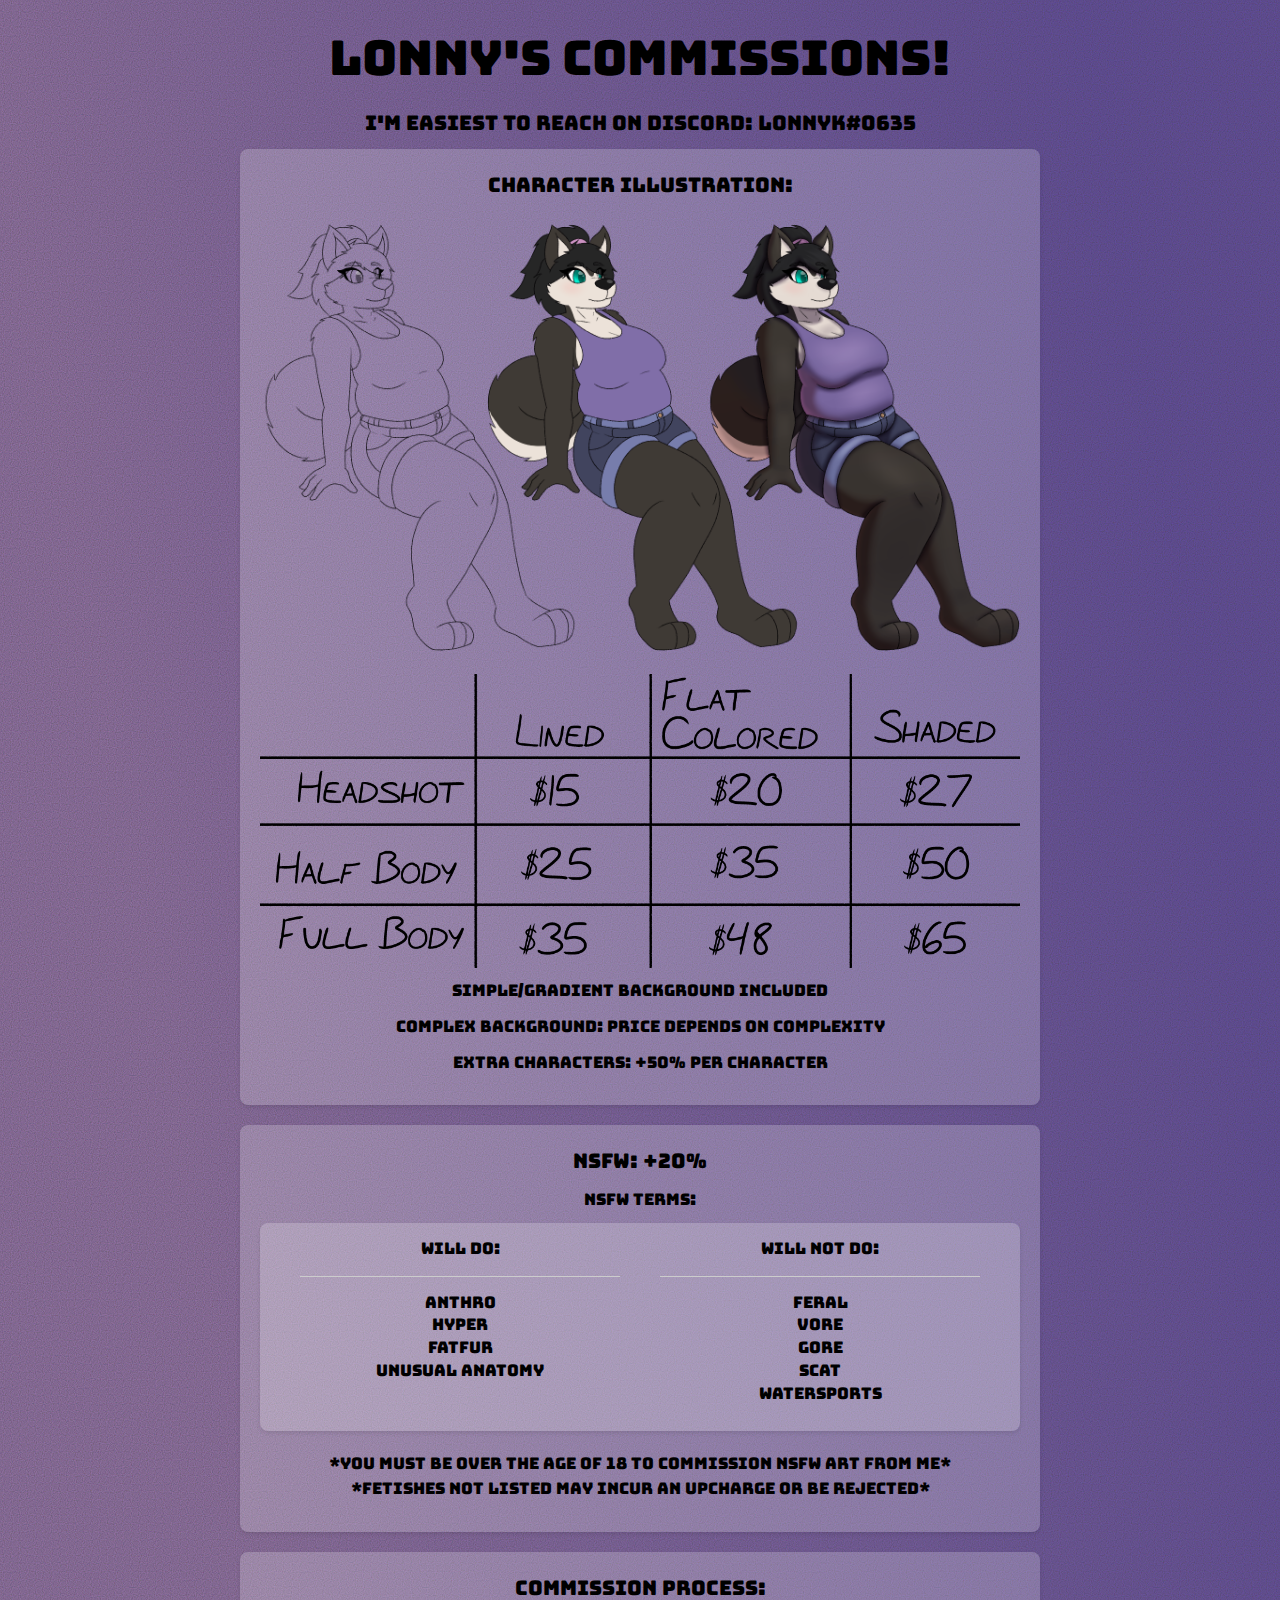
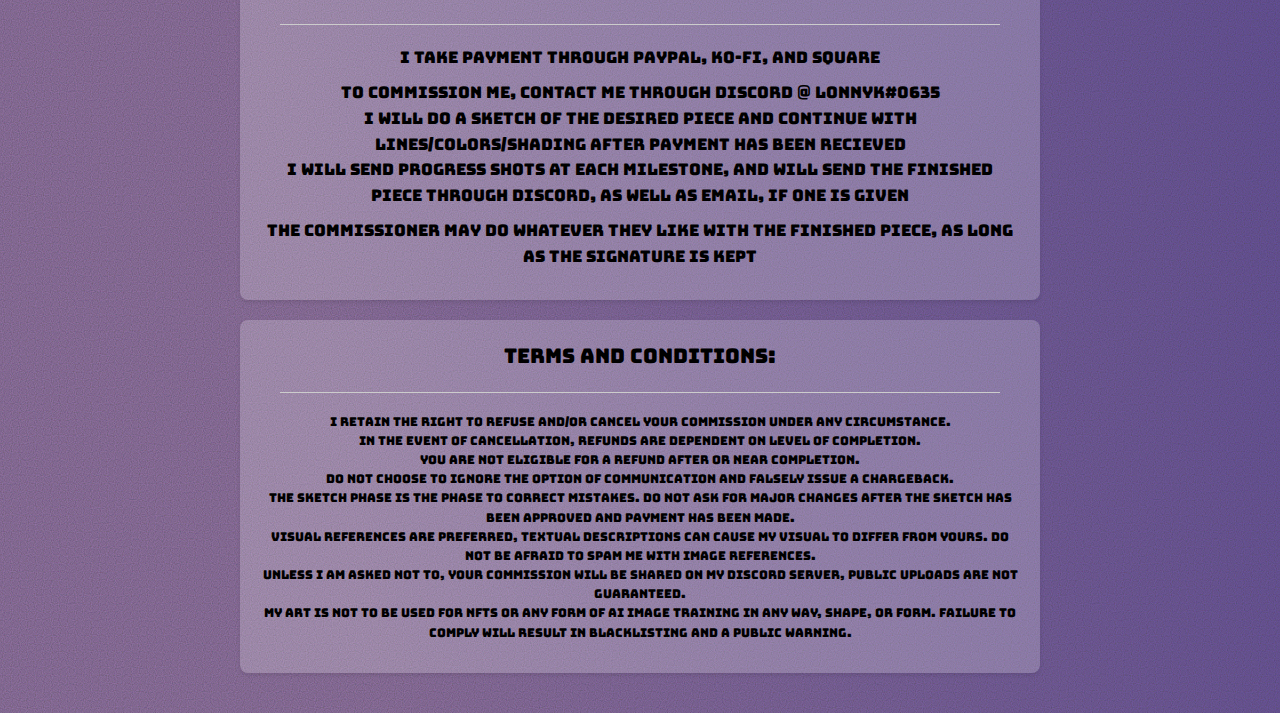
==== comms.html @ dc233bda "Initial Commit" ====
<!DOCTYPE HTML>
<html lang="en">
    <head>
        <title>LonnyK's Comms</title>
        <meta charset="utf-8" />
        <meta name="viewport" content="width=device-width,initial-scale=1" />
        <meta name="description" content="Lonny's Commissions" />
        <meta property="og:site_name" content="LonnyKComms" />
        <meta property="og:title" content="LonnyKComms" />
        <meta property="og:type" content="website" />
        <meta property="og:description" content="Lonny's Commissions" />
        <meta property="og:image" content="MarketableKaylaForComm.png" />
        <meta property="og:image:type" content="image/png" /><meta property="og:image:width" content="1280" />
        <meta property="og:image:height" content="800" /><meta property="og:url" content="https://lonnykcomms.carrd.co" />
        <meta property="twitter:card" content="summary_large_image" /><link rel="canonical" href="https://lonnykcomms.carrd.co" />
        <link href="https://fonts.googleapis.com/css2?display=swap&family=Bungee:ital,wght@0,400;1,400" rel="stylesheet" type="text/css" />
        <link rel="stylesheet" href="genned.css">
    </head>
    <body>
        <h1>Lonny's Commissions!</h1>
        <h2>I'm easiest to reach on discord: lonnyk#0635</h2>
        <div class="container default">
            <h3>Character Illustration:</h3>
            <div class="image">
                <img src="MarketableKaylaForComm.png" class="image"/>
                <img src="comm prices.png" alt="" />
            </div>
            <p>simple/gradient background included</p>
            <p>complex background: price depends on complexity</p>
            <p>Extra characters: +50% per character</p>
        </div>
        <div class="container default">
            <h3>NSFW: +20%</h3>
            <p> NSFW Terms:</p>
            <div class="container default">
                <div class="row">
                    <div class="column">
                        <p>Will do:</p>
                        <hr>
                        <ul>
                            <li><p>Anthro</p></li>
                            <li><p>Hyper</p></li>
                            <li><p>Fatfur</p></li>
                            <li><p>Unusual Anatomy</p></li>
                        </ul>
                    </div>
                    <div class="column">
                        <p>Will NOT do:</p>
                        <hr>
                        <ul>
                            <li><p>Feral</p></li>
                            <li><p>Vore</p></li>
                            <li><p>Gore</p></li>
                            <li><p>Scat</p></li>
                            <li><p>Watersports</p></li>
                        </ul>
                    </div>
                </div>
            </div>
            <p>*You must be over the age of 18 to commission NSFW art from me*<br /> *fetishes not listed may incur an upcharge or be rejected*</p>
        </div>
        <div class="container default">
            <h3>Commission process:</h3>
            <hr>
            <p>I take payment through PayPal, ko-fi, and square</p>
            <p>To commission me, contact me through discord @ Lonnyk#0635<br /> I will do a sketch of the desired piece and continue with lines/colors/shading after payment has been recieved<br /> I will send progress shots at each milestone, and will send the finished piece through Discord, as well as email, if one is given</p>
            <p>The commissioner may do whatever they like with the finished piece, as long as the signature is kept</p>
        </div>
        <div class="container default">
            <h3>Terms and conditions:</h3>
            <hr>
            <p id="TaC">I retain the right to refuse and/or cancel your commission under any circumstance.<br /> In the event of cancellation, refunds are dependent on level of completion.<br /> You are not eligible for a refund after or near completion.<br /> Do not choose to ignore the option of communication and falsely issue a chargeback.<br /> The sketch phase is the phase to correct mistakes. Do not ask for major changes after the sketch has been approved and payment has been made.<br /> Visual references are preferred, textual descriptions can cause my visual to differ from yours. Do not be afraid to spam me with image references.<br /> Unless I am asked not to, your commission will be shared on my Discord server, public uploads are not guaranteed.<br /> My art is not to be used for NFTs or any form of AI image training in any way, shape, or form. Failure to comply will result in blacklisting and a public warning.</p>
        </div>
    </body>
</html>
---- genned.css ----
/* Reset default browser styles */
body,
h1,
h2,
h3,
h4,
h5,
h6,
p,
ul,
li,
img {
  margin: 0;
  padding: 0;
  border: 0;
  font-size: 100%;
  font-weight: normal;
  font-style: normal;
  text-decoration: none;
  list-style: none;
  text-align: center;
}

/* Global Styles */
body {
  font-family: 'Bungee', sans-serif;
  background-color: #f8f8f8;
  color: #000000;
  line-height: 1.6;
  padding: 20px;
  max-width: 800px;
  margin-left: auto;
  margin-right: auto;
  background-image: url('data:image/svg+xml;charset=utf8,%3Csvg%20viewBox%3D%220%200%20512%20512%22%20width%3D%22512%22%20height%3D%22512%22%20version%3D%221.1%22%20xmlns%3D%22http%3A%2F%2Fwww.w3.org%2F2000%2Fsvg%22%3E%20%3Cfilter%20id%3D%22noise%22%3E%20%3CfeTurbulence%20type%3D%22fractalNoise%22%20baseFrequency%3D%220.875%22%20result%3D%22noise%22%20%2F%3E%20%3CfeColorMatrix%20type%3D%22matrix%22%20values%3D%220.13671875%200%200%200%200%200%200.109375%200%200%200%200%200%200.1796875%200%200%200%200%200%200.609375%200%22%20%2F%3E%20%3C%2Ffilter%3E%20%3Crect%20filter%3D%22url%28%23noise%29%22%20x%3D%220%22%20y%3D%220%22%20width%3D%22512%22%20height%3D%22512%22%20fill%3D%22transparent%22%20opacity%3D%221%22%20%2F%3E%3C%2Fsvg%3E'), linear-gradient(80deg, #9A78AB 23%, #644EA3 88%);
}



/* Typography Styles */
h1 {
    font-size: 48px;
    text-align: center;
    margin-bottom: 10px;
}

h2 {
    font-size: 20px;
    text-align: center;
    margin-bottom: 10px;
}
h3{
    font-size: 20px;
    text-align: center;
    margin-bottom: 10px;
}
h4,
h5,
h6 {
  font-weight: normal;
  margin-bottom: 10px;
}

p {
  margin-bottom: 10px;
}

.container {
  background-color: #ffffff36;
  border-radius: 8px;
  padding: 20px;
  margin-bottom: 20px;
}

.container.default {
    box-shadow: 0 2px 4px rgba(0, 0, 0, 0.1);
}

/* Image Styles */
.image {
    margin-bottom: 10px;
}

.image img {
    max-width: 100%;
    height: auto;
    display: block;
}

/* List Styles */
.row {
    line-height: 80%;
    display: flex;
}

.column {
  flex: 50%;
}

/* Divider Styles */
hr {
  border: none;
  border-top: 1px solid #ccc;
  margin: 20px;
}


#TaC {
    font-size: 12px;
}
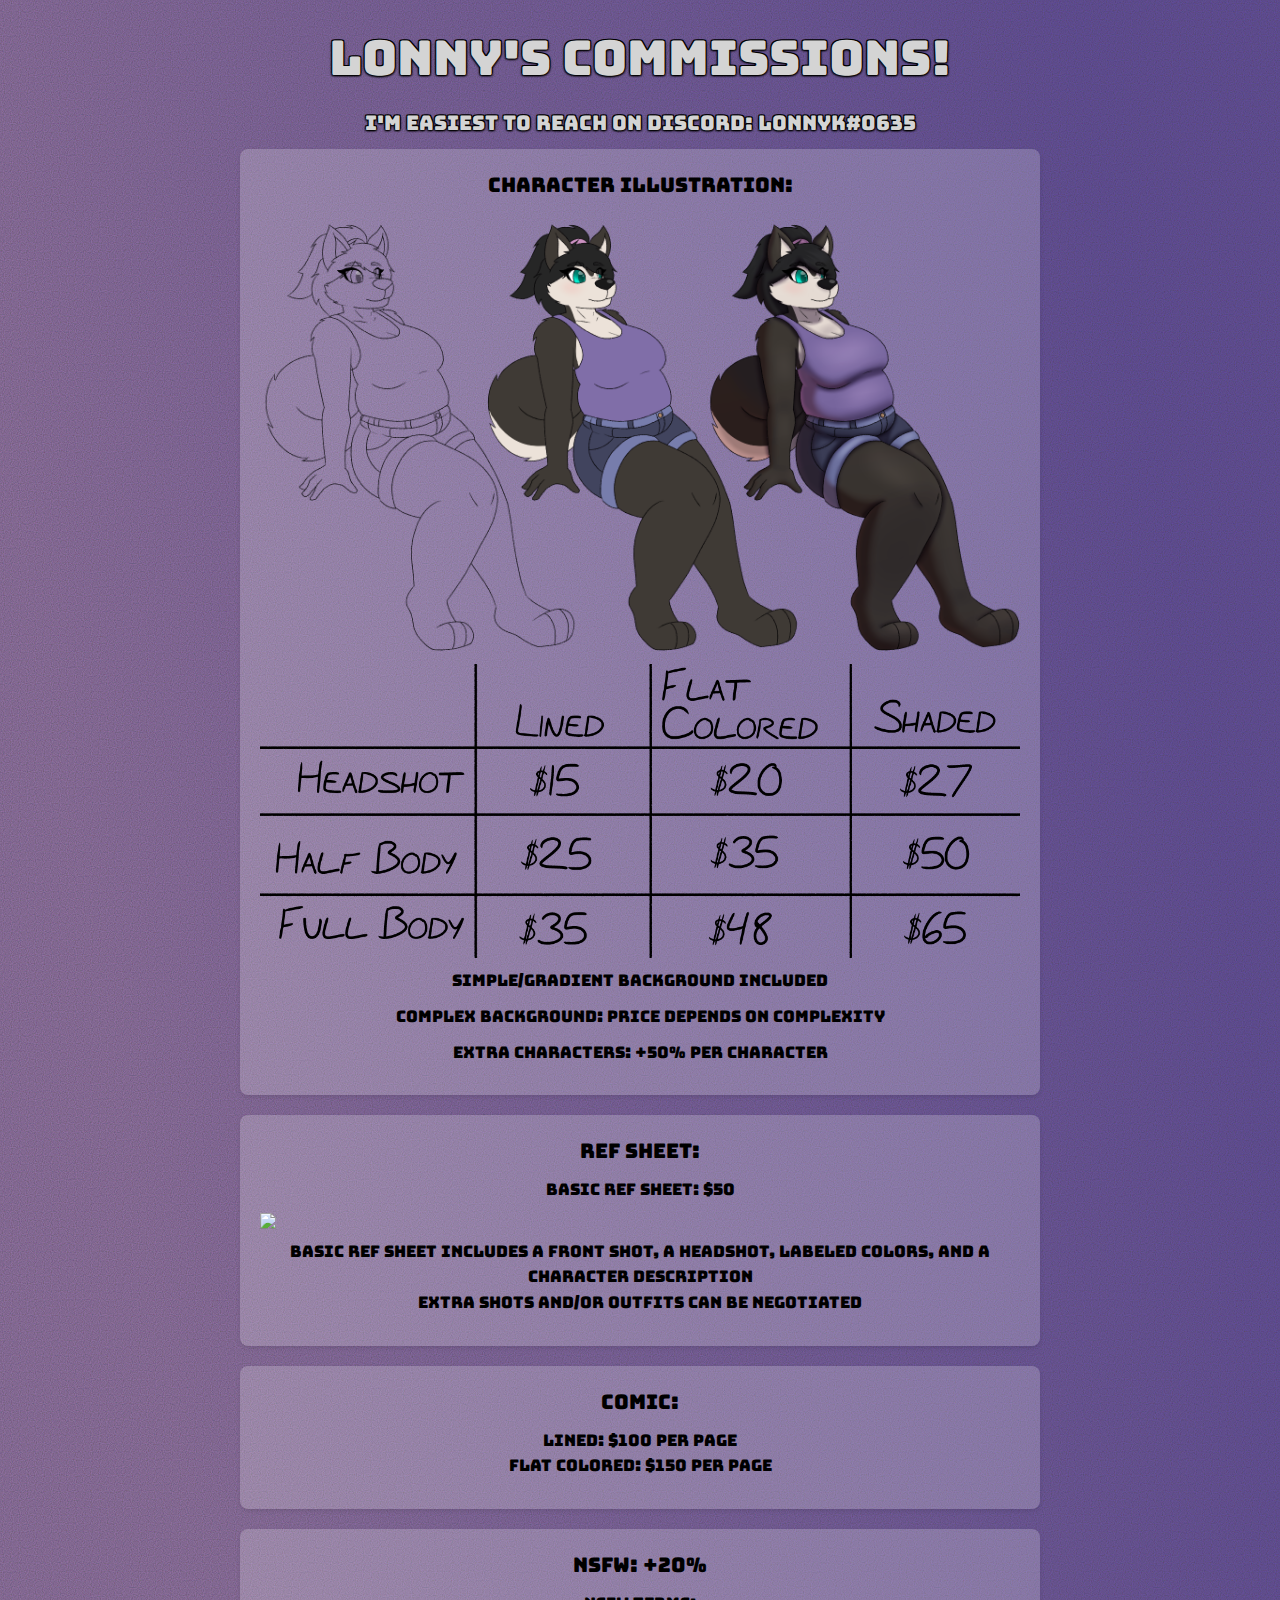
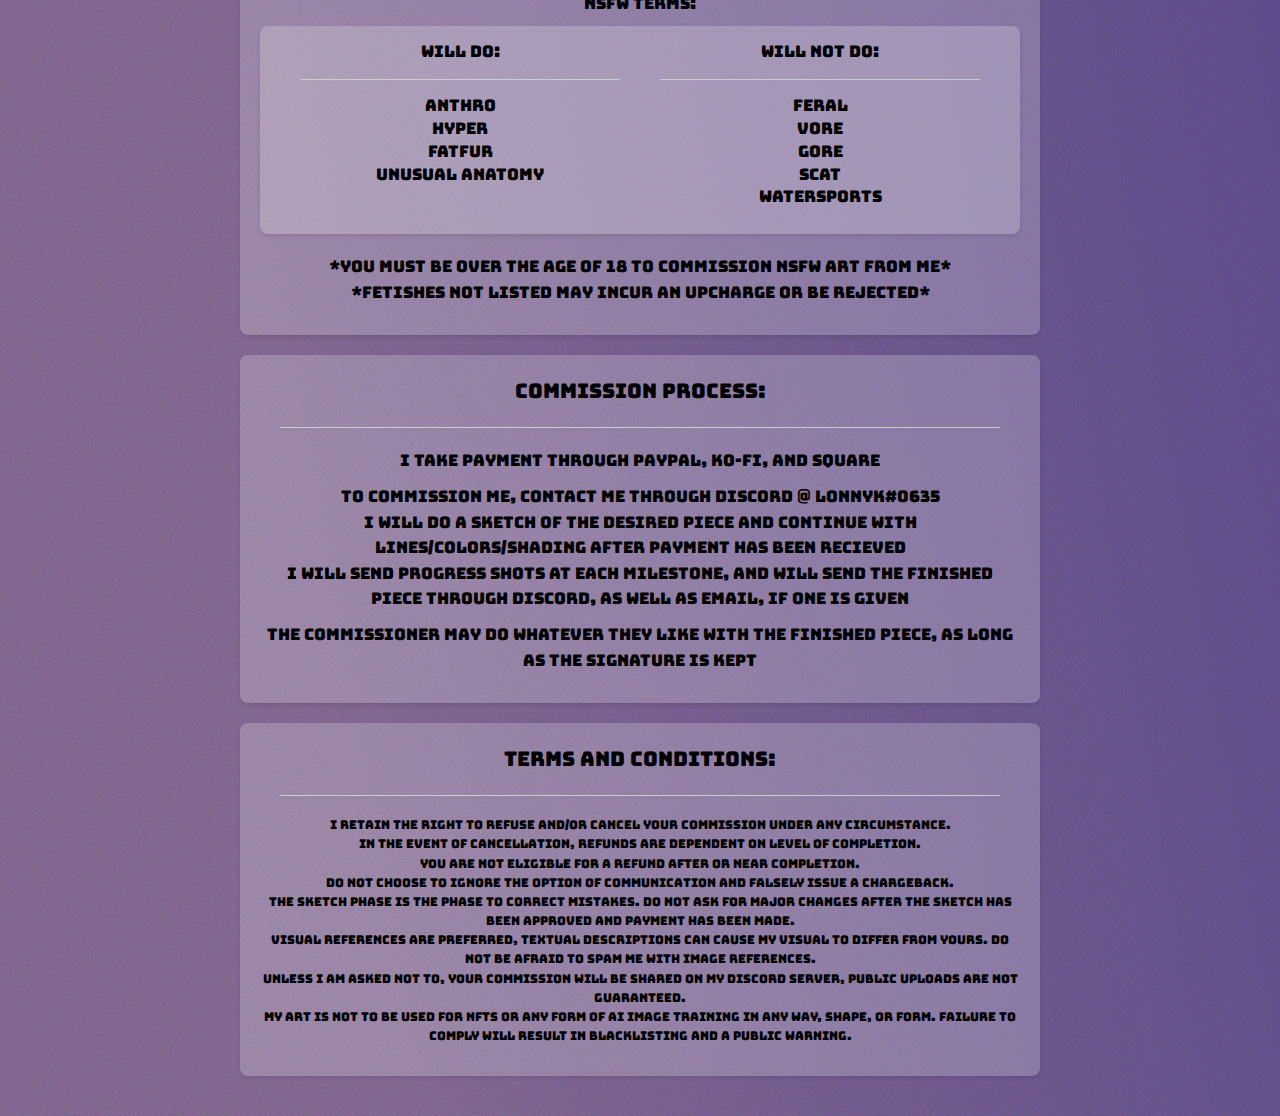
==== commit 6325fe1c: "Addition of other comm types" ====
--- a/comms.html
+++ b/comms.html
@@ -4,16 +4,7 @@
     <head>
         <title>LonnyK's Comms</title>
         <meta charset="utf-8" />
-        <meta name="viewport" content="width=device-width,initial-scale=1" />
         <meta name="description" content="Lonny's Commissions" />
-        <meta property="og:site_name" content="LonnyKComms" />
-        <meta property="og:title" content="LonnyKComms" />
-        <meta property="og:type" content="website" />
-        <meta property="og:description" content="Lonny's Commissions" />
-        <meta property="og:image" content="MarketableKaylaForComm.png" />
-        <meta property="og:image:type" content="image/png" /><meta property="og:image:width" content="1280" />
-        <meta property="og:image:height" content="800" /><meta property="og:url" content="https://lonnykcomms.carrd.co" />
-        <meta property="twitter:card" content="summary_large_image" /><link rel="canonical" href="https://lonnykcomms.carrd.co" />
         <link href="https://fonts.googleapis.com/css2?display=swap&family=Bungee:ital,wght@0,400;1,400" rel="stylesheet" type="text/css" />
         <link rel="stylesheet" href="genned.css">
     </head>
@@ -23,12 +14,28 @@
         <div class="container default">
             <h3>Character Illustration:</h3>
             <div class="image">
-                <img src="MarketableKaylaForComm.png" class="image"/>
-                <img src="comm prices.png" alt="" />
+                <img src="MarketableKaylaForComm.png"/>
+                <img src="comm prices.png"/>
             </div>
             <p>simple/gradient background included</p>
             <p>complex background: price depends on complexity</p>
             <p>Extra characters: +50% per character</p>
+        </div>
+        <div class="container default">
+            <h3>Ref sheet:</h3>
+            <p>Basic ref sheet: $50</p>
+            <div class="image">
+                <img src="RefRef.png"/>
+            </div>
+            <p>
+                Basic ref sheet includes a front shot, a headshot, labeled colors,
+                and a character description<br/>
+                extra shots and/or outfits can be negotiated
+            </p>
+        </div>
+        <div class="container default">
+            <h3>Comic:</h3>
+            <p>Lined: $100 per page<br/>Flat Colored: $150 per page</p>
         </div>
         <div class="container default">
             <h3>NSFW: +20%</h3>
@@ -64,7 +71,10 @@
             <h3>Commission process:</h3>
             <hr>
             <p>I take payment through PayPal, ko-fi, and square</p>
-            <p>To commission me, contact me through discord @ Lonnyk#0635<br /> I will do a sketch of the desired piece and continue with lines/colors/shading after payment has been recieved<br /> I will send progress shots at each milestone, and will send the finished piece through Discord, as well as email, if one is given</p>
+            <p>
+                To commission me, contact me through discord @ Lonnyk#0635<br /> 
+                I will do a sketch of the desired piece and continue with lines/colors/shading after payment has been recieved<br /> 
+                I will send progress shots at each milestone, and will send the finished piece through Discord, as well as email, if one is given</p>
             <p>The commissioner may do whatever they like with the finished piece, as long as the signature is kept</p>
         </div>
         <div class="container default">
--- a/genned.css
+++ b/genned.css
@@ -41,12 +41,22 @@
     font-size: 48px;
     text-align: center;
     margin-bottom: 10px;
+    color: #d4d4d4;
+    text-shadow: -1px 1px 2px #000,
+				  1px 1px 2px #000,
+				  1px -1px 0 #000,
+				  -1px -1px 0 #000;
 }
 
 h2 {
     font-size: 20px;
     text-align: center;
     margin-bottom: 10px;
+    color: #d4d4d4;
+    text-shadow: -1px 1px 2px #000,
+				  1px 1px 2px #000,
+				  1px -1px 0 #000,
+				  -1px -1px 0 #000;
 }
 h3{
     font-size: 20px;
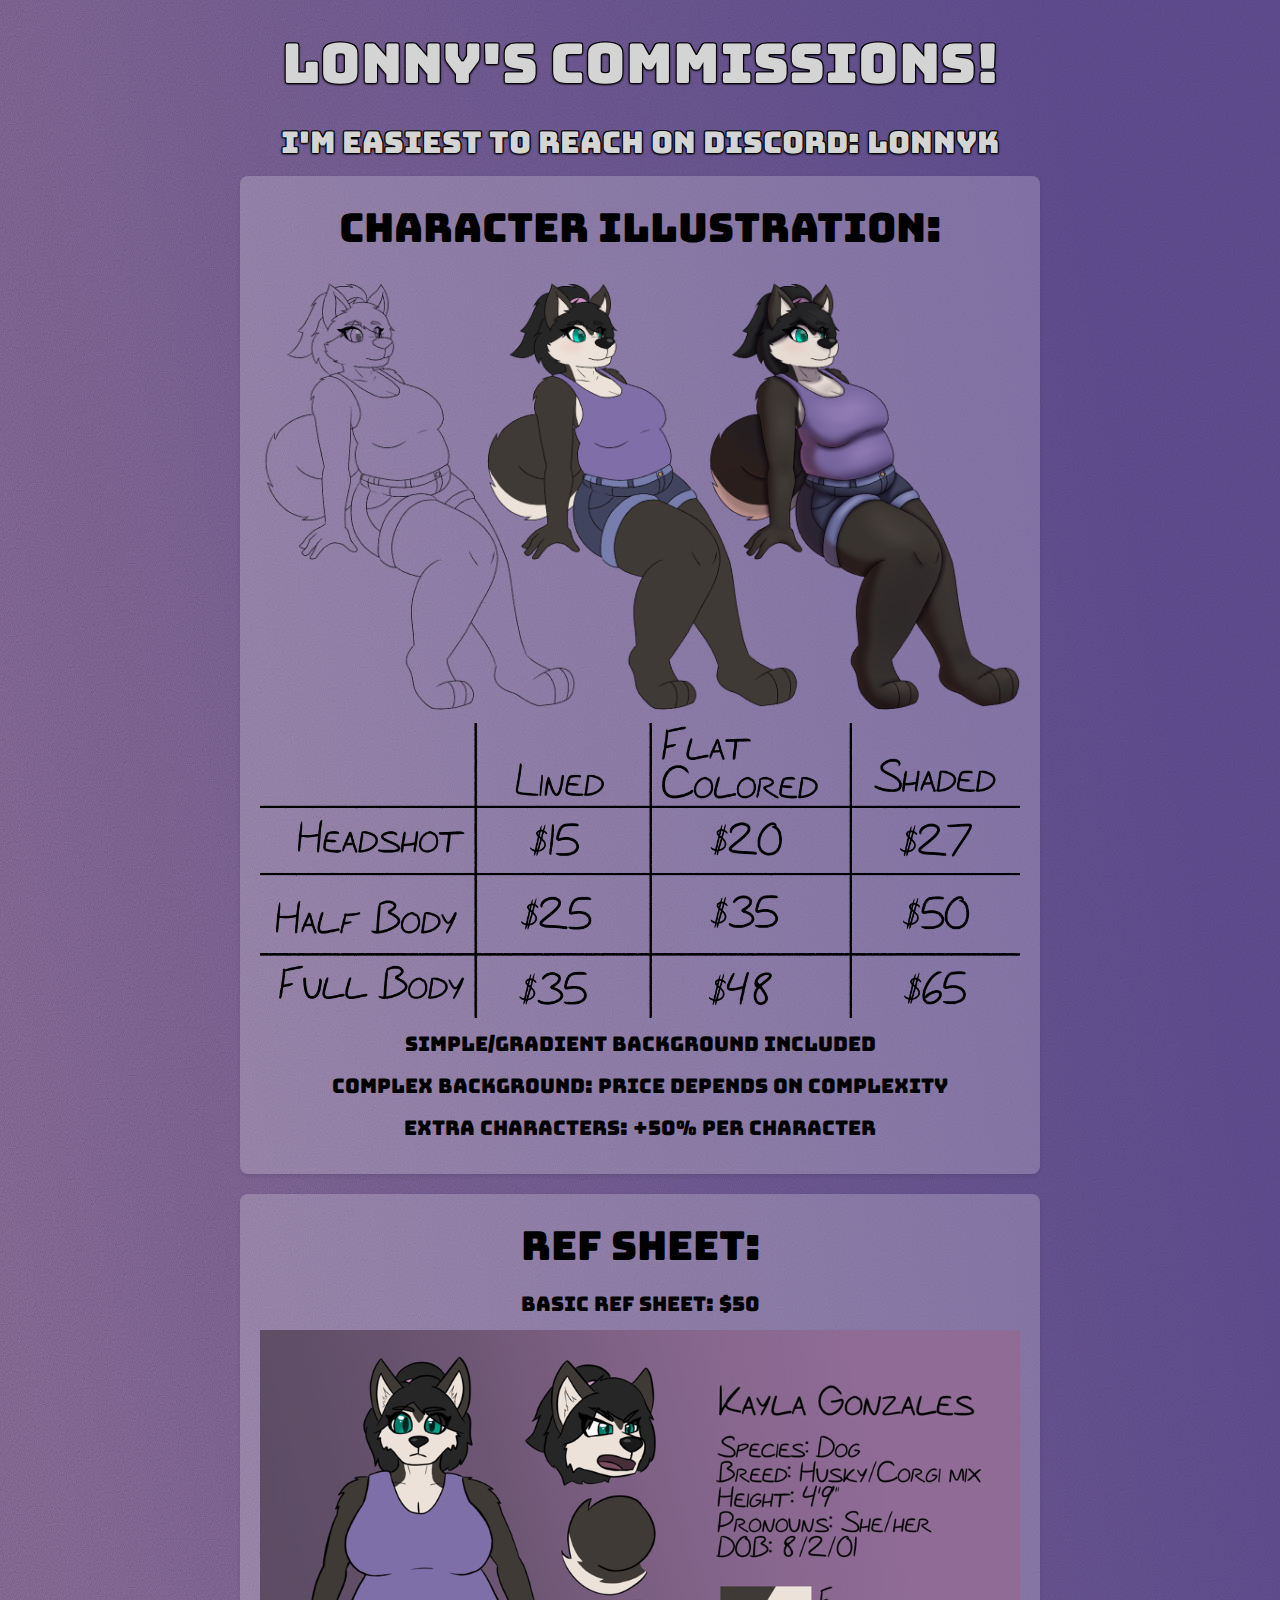
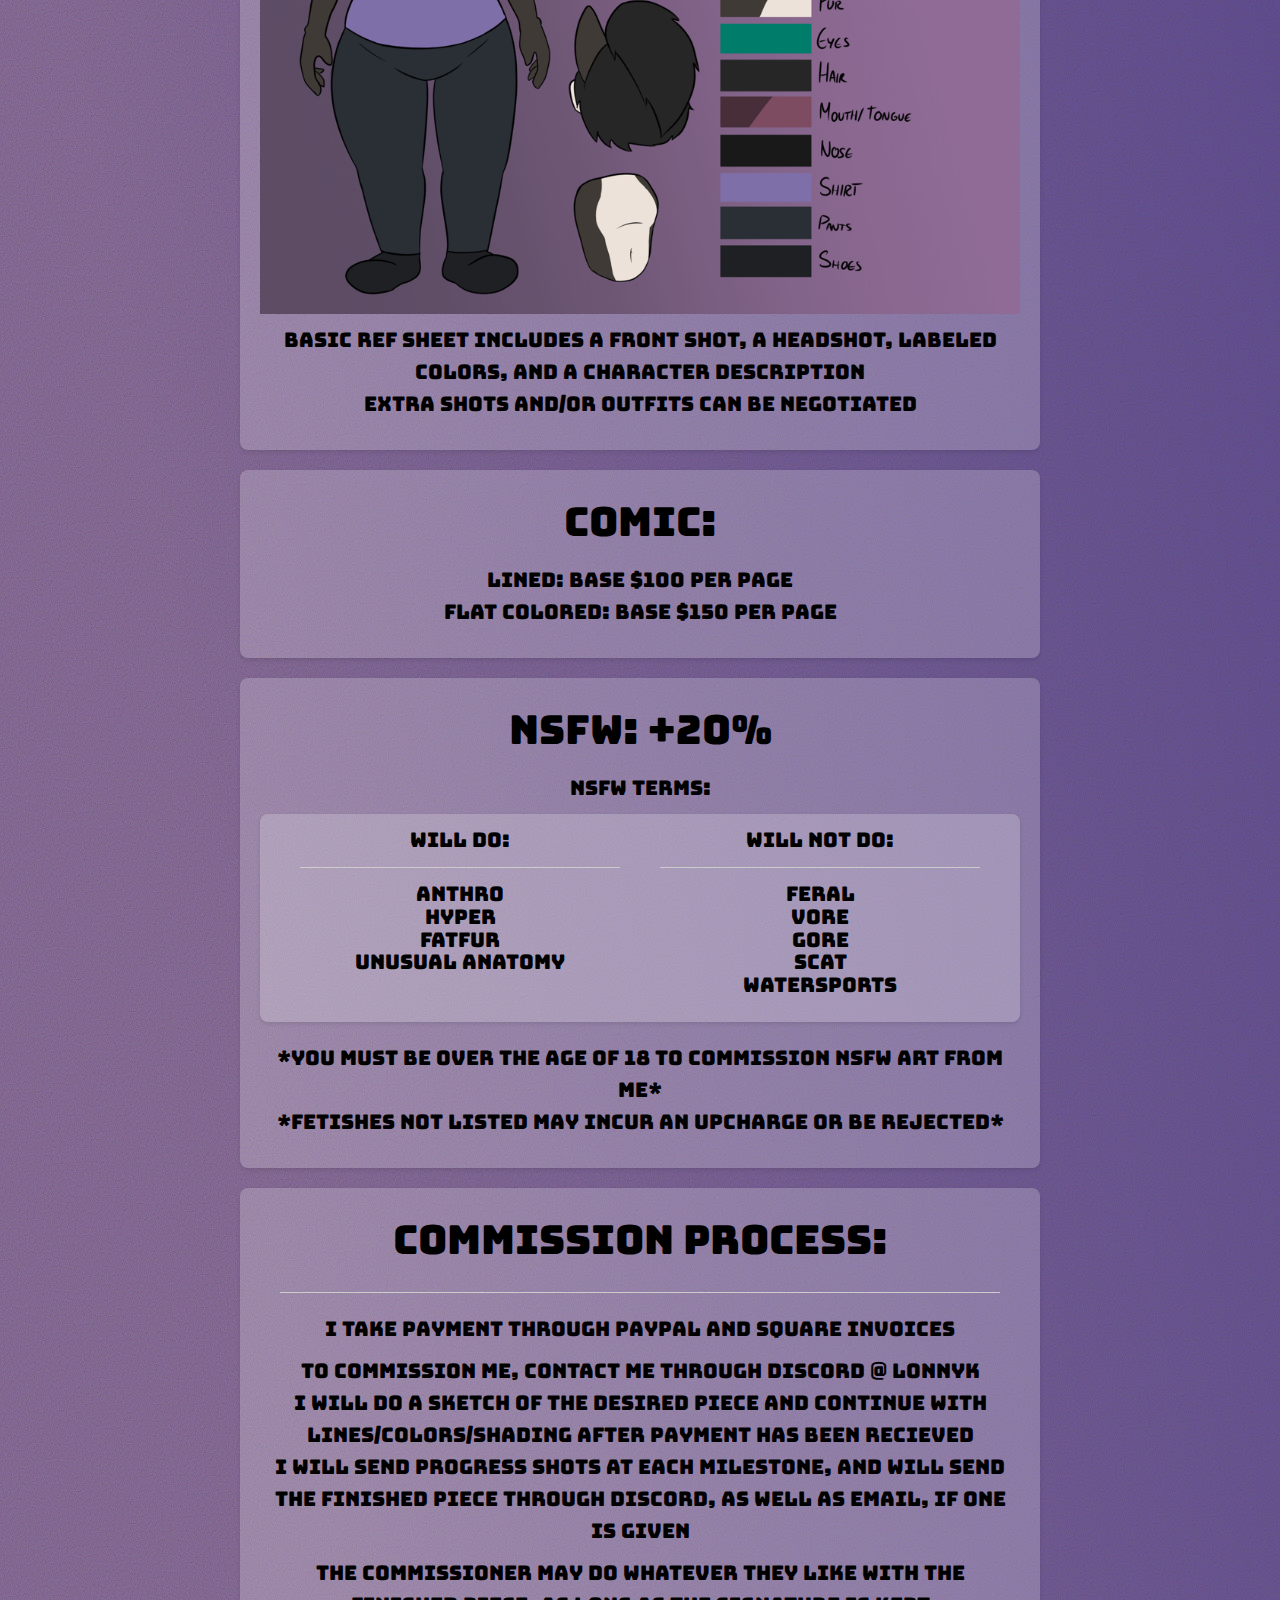
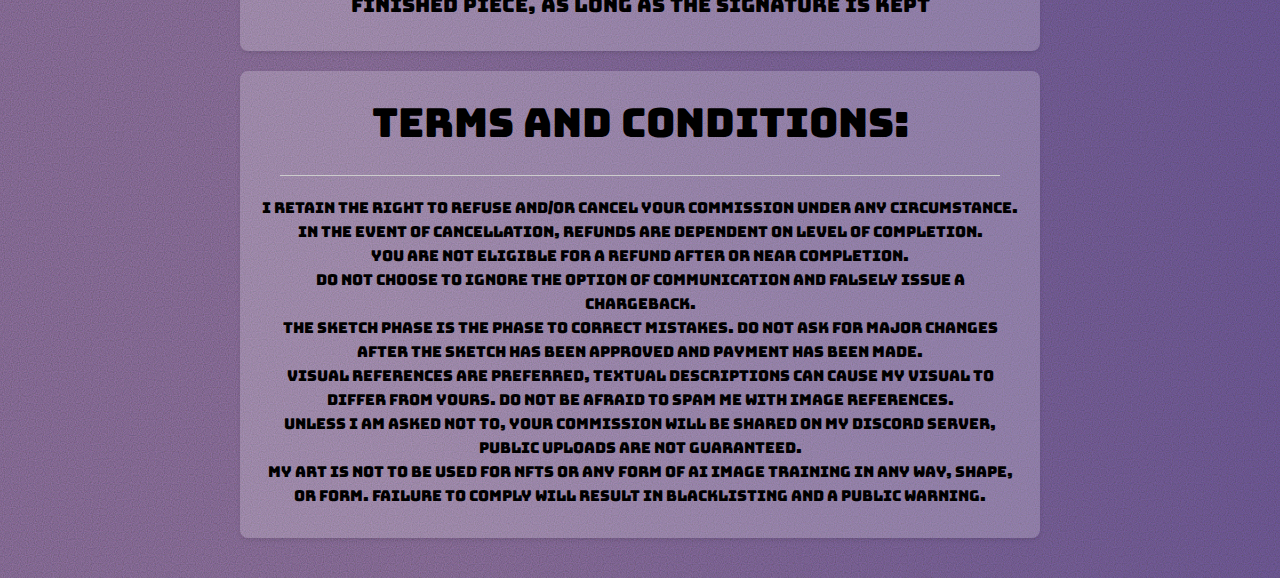
==== commit 2447ee41: "Tweaks For Discord and Payment Change" ====
--- a/comms.html
+++ b/comms.html
@@ -10,7 +10,7 @@
     </head>
     <body>
         <h1>Lonny's Commissions!</h1>
-        <h2>I'm easiest to reach on discord: lonnyk#0635</h2>
+        <h2>I'm easiest to reach on discord: lonnyk</h2>
         <div class="container default">
             <h3>Character Illustration:</h3>
             <div class="image">
@@ -35,7 +35,7 @@
         </div>
         <div class="container default">
             <h3>Comic:</h3>
-            <p>Lined: $100 per page<br/>Flat Colored: $150 per page</p>
+            <p>Lined: base $100 per page<br/>Flat Colored: base $150 per page</p>
         </div>
         <div class="container default">
             <h3>NSFW: +20%</h3>
@@ -70,9 +70,9 @@
         <div class="container default">
             <h3>Commission process:</h3>
             <hr>
-            <p>I take payment through PayPal, ko-fi, and square</p>
+            <p>I take payment through PayPal and Square Invoices</p>
             <p>
-                To commission me, contact me through discord @ Lonnyk#0635<br /> 
+                To commission me, contact me through discord @ Lonnyk<br /> 
                 I will do a sketch of the desired piece and continue with lines/colors/shading after payment has been recieved<br /> 
                 I will send progress shots at each milestone, and will send the finished piece through Discord, as well as email, if one is given</p>
             <p>The commissioner may do whatever they like with the finished piece, as long as the signature is kept</p>
--- a/genned.css
+++ b/genned.css
@@ -38,7 +38,7 @@
 
 /* Typography Styles */
 h1 {
-    font-size: 48px;
+    font-size: 55px;
     text-align: center;
     margin-bottom: 10px;
     color: #d4d4d4;
@@ -49,7 +49,7 @@
 }
 
 h2 {
-    font-size: 20px;
+    font-size: 30px;
     text-align: center;
     margin-bottom: 10px;
     color: #d4d4d4;
@@ -59,7 +59,7 @@
 				  -1px -1px 0 #000;
 }
 h3{
-    font-size: 20px;
+    font-size: 40px;
     text-align: center;
     margin-bottom: 10px;
 }
@@ -72,6 +72,7 @@
 
 p {
   margin-bottom: 10px;
+  font-size: 20px;
 }
 
 .container {
@@ -115,5 +116,5 @@
 
 
 #TaC {
-    font-size: 12px;
+    font-size: 15px;
 }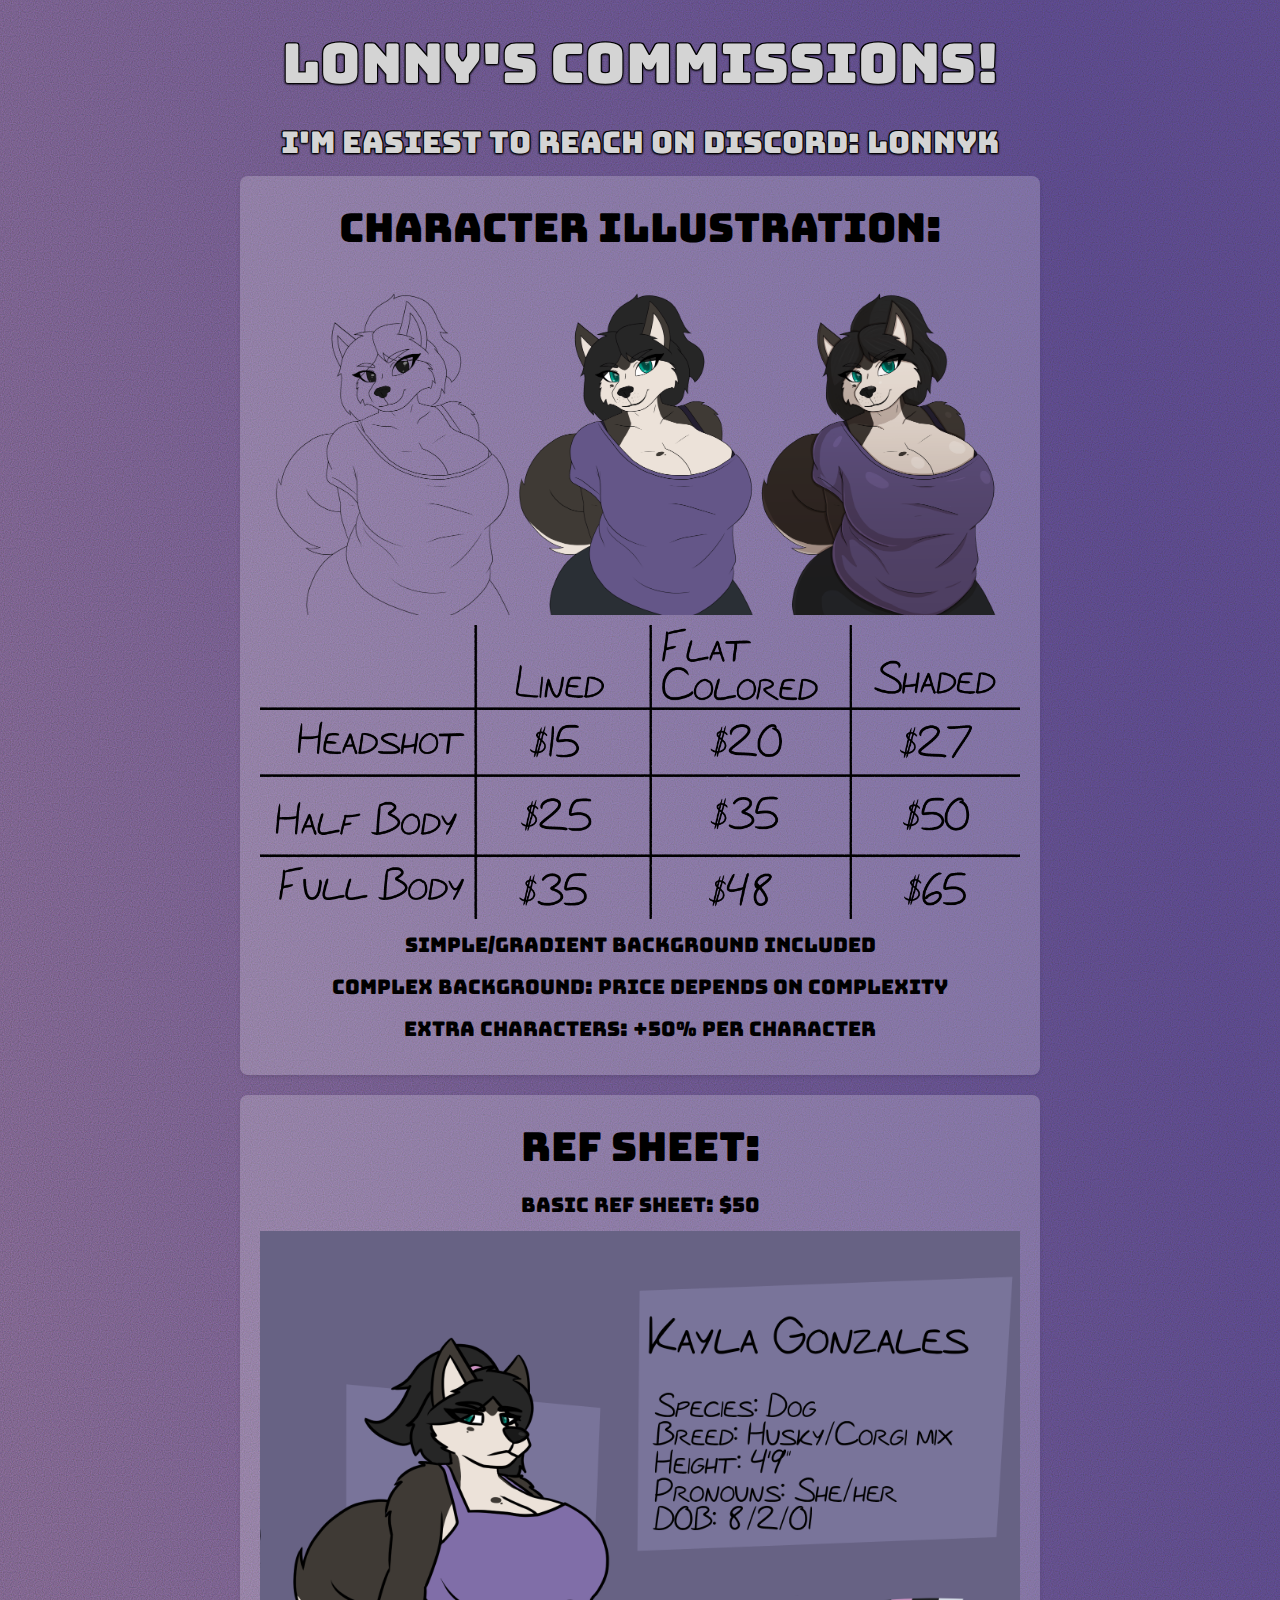
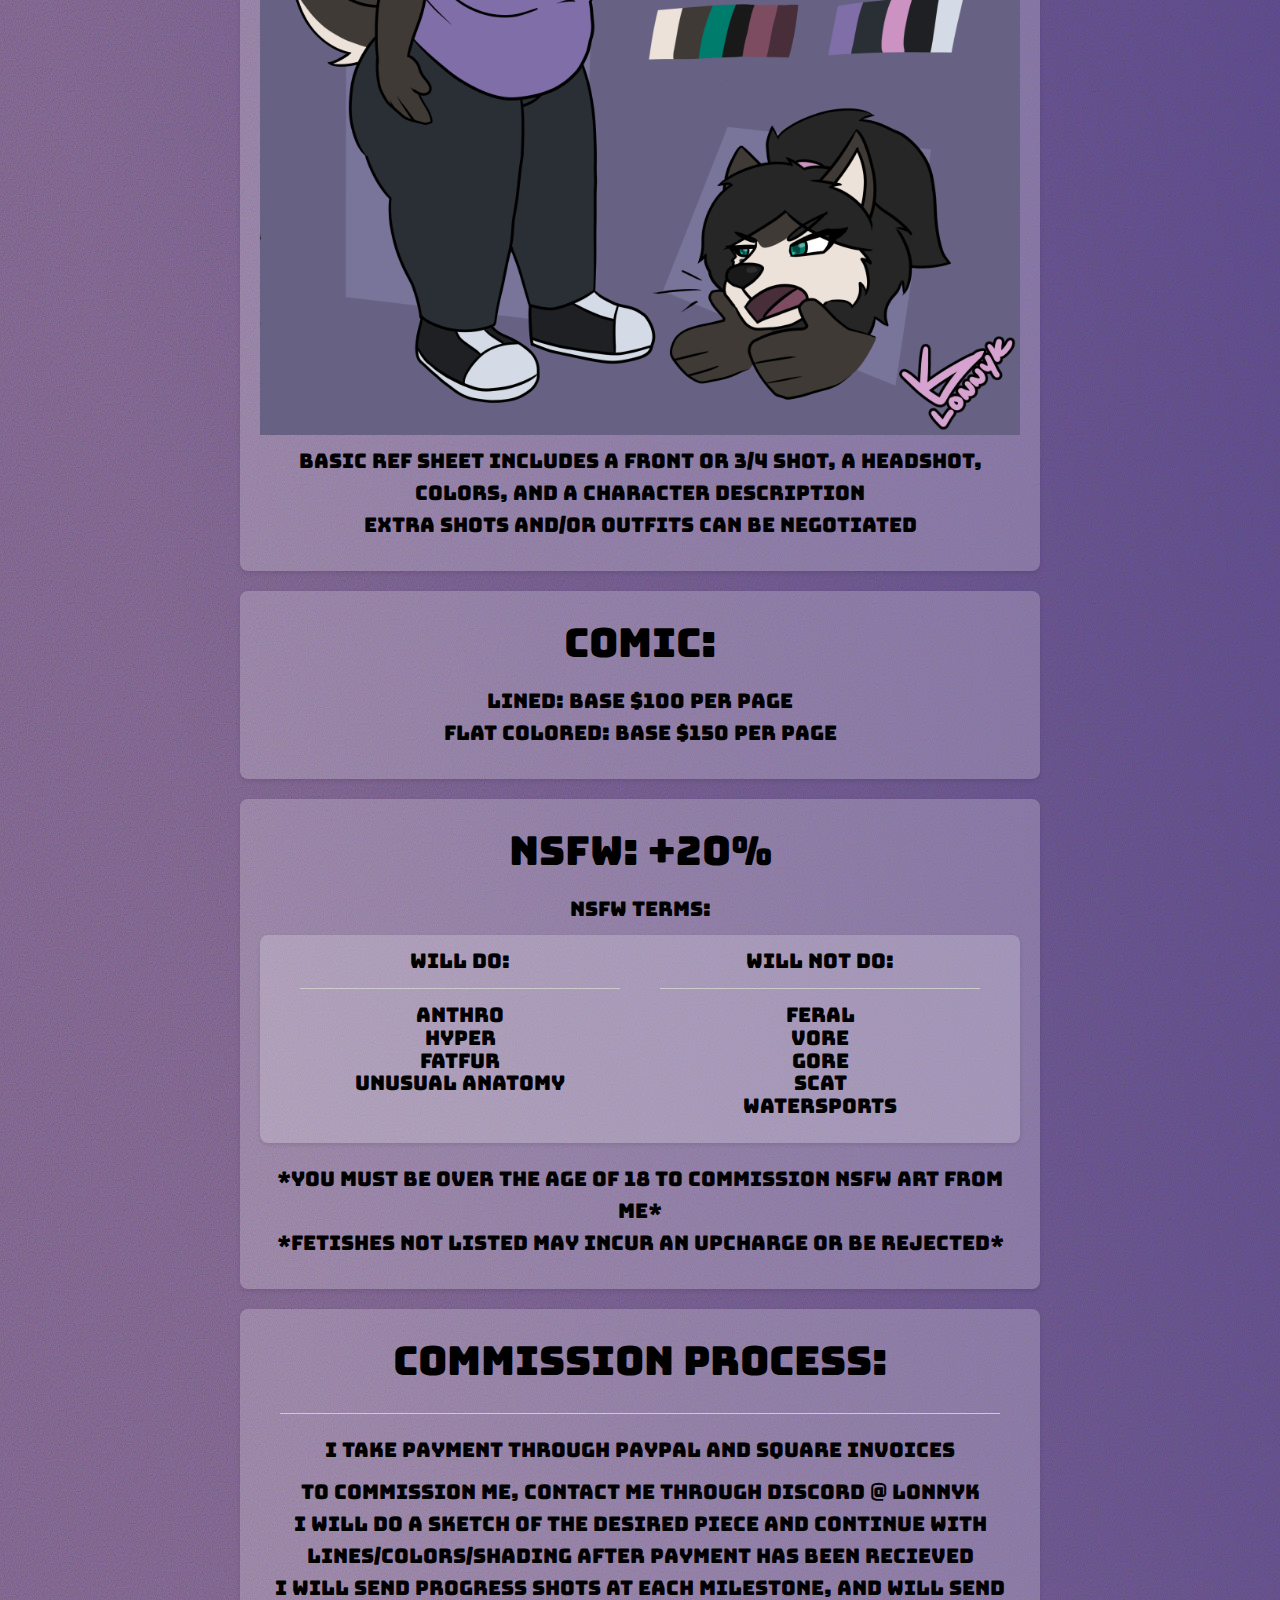
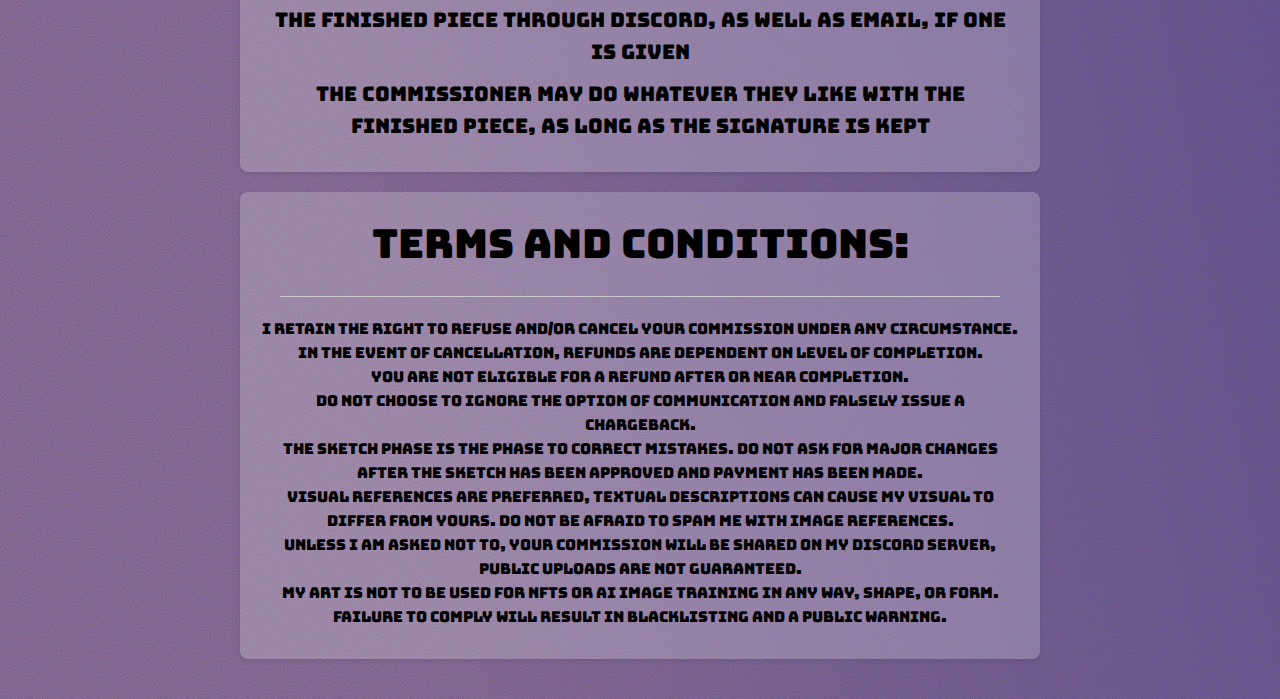
==== commit 8d2113e7: "Image Updates" ====
--- a/comms.html
+++ b/comms.html
@@ -14,7 +14,8 @@
         <div class="container default">
             <h3>Character Illustration:</h3>
             <div class="image">
-                <img src="MarketableKaylaForComm.png"/>
+                <img src="OffShoulderTop.png"/>
+                <p></p>
                 <img src="comm prices.png"/>
             </div>
             <p>simple/gradient background included</p>
@@ -25,10 +26,10 @@
             <h3>Ref sheet:</h3>
             <p>Basic ref sheet: $50</p>
             <div class="image">
-                <img src="RefRef.png"/>
+                <img src="SFWKaylaRef.png"/>
             </div>
             <p>
-                Basic ref sheet includes a front shot, a headshot, labeled colors,
+                Basic ref sheet includes a front or 3/4 shot, a headshot, colors,
                 and a character description<br/>
                 extra shots and/or outfits can be negotiated
             </p>
@@ -80,7 +81,7 @@
         <div class="container default">
             <h3>Terms and conditions:</h3>
             <hr>
-            <p id="TaC">I retain the right to refuse and/or cancel your commission under any circumstance.<br /> In the event of cancellation, refunds are dependent on level of completion.<br /> You are not eligible for a refund after or near completion.<br /> Do not choose to ignore the option of communication and falsely issue a chargeback.<br /> The sketch phase is the phase to correct mistakes. Do not ask for major changes after the sketch has been approved and payment has been made.<br /> Visual references are preferred, textual descriptions can cause my visual to differ from yours. Do not be afraid to spam me with image references.<br /> Unless I am asked not to, your commission will be shared on my Discord server, public uploads are not guaranteed.<br /> My art is not to be used for NFTs or any form of AI image training in any way, shape, or form. Failure to comply will result in blacklisting and a public warning.</p>
+            <p id="TaC">I retain the right to refuse and/or cancel your commission under any circumstance.<br /> In the event of cancellation, refunds are dependent on level of completion.<br /> You are not eligible for a refund after or near completion.<br /> Do not choose to ignore the option of communication and falsely issue a chargeback.<br /> The sketch phase is the phase to correct mistakes. Do not ask for major changes after the sketch has been approved and payment has been made.<br /> Visual references are preferred, textual descriptions can cause my visual to differ from yours. Do not be afraid to spam me with image references.<br /> Unless I am asked not to, your commission will be shared on my Discord server, public uploads are not guaranteed.<br /> My art is not to be used for NFTs or AI image training in any way, shape, or form. Failure to comply will result in blacklisting and a public warning.</p>
         </div>
     </body>
 </html>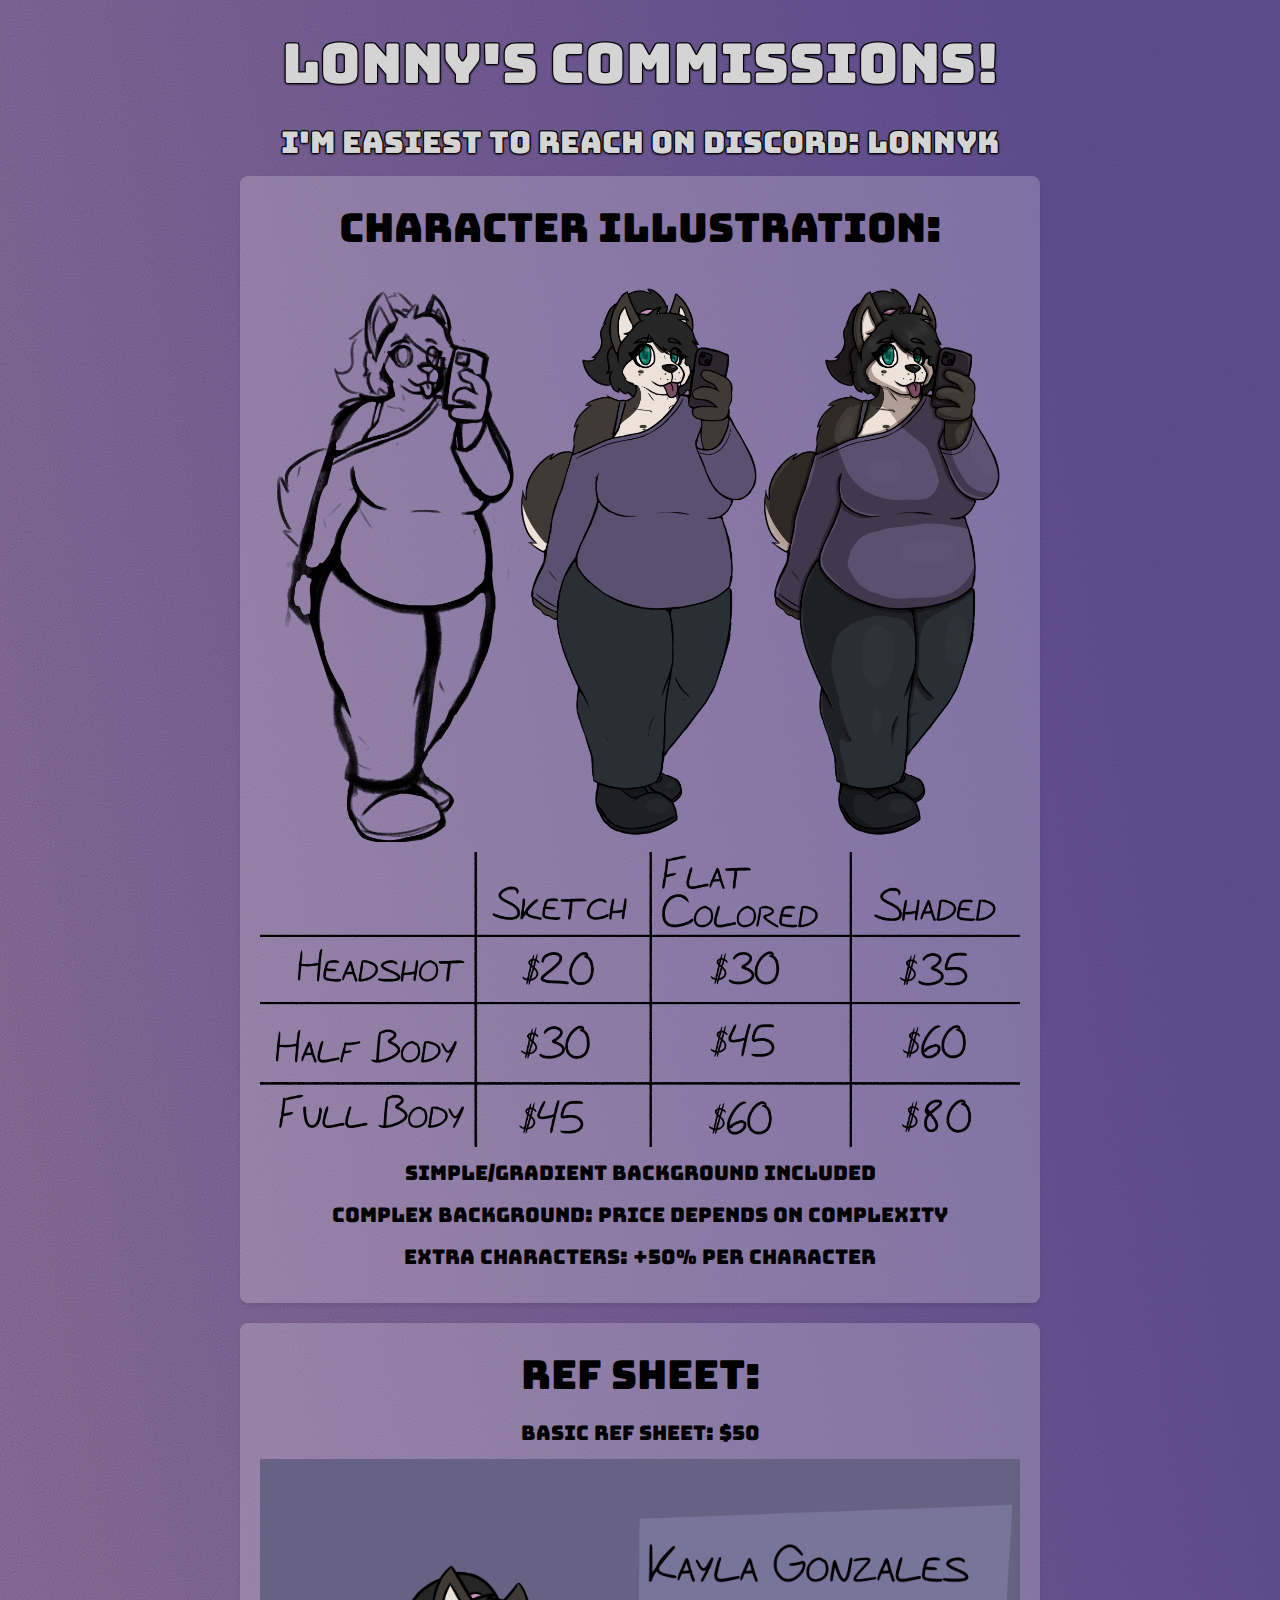
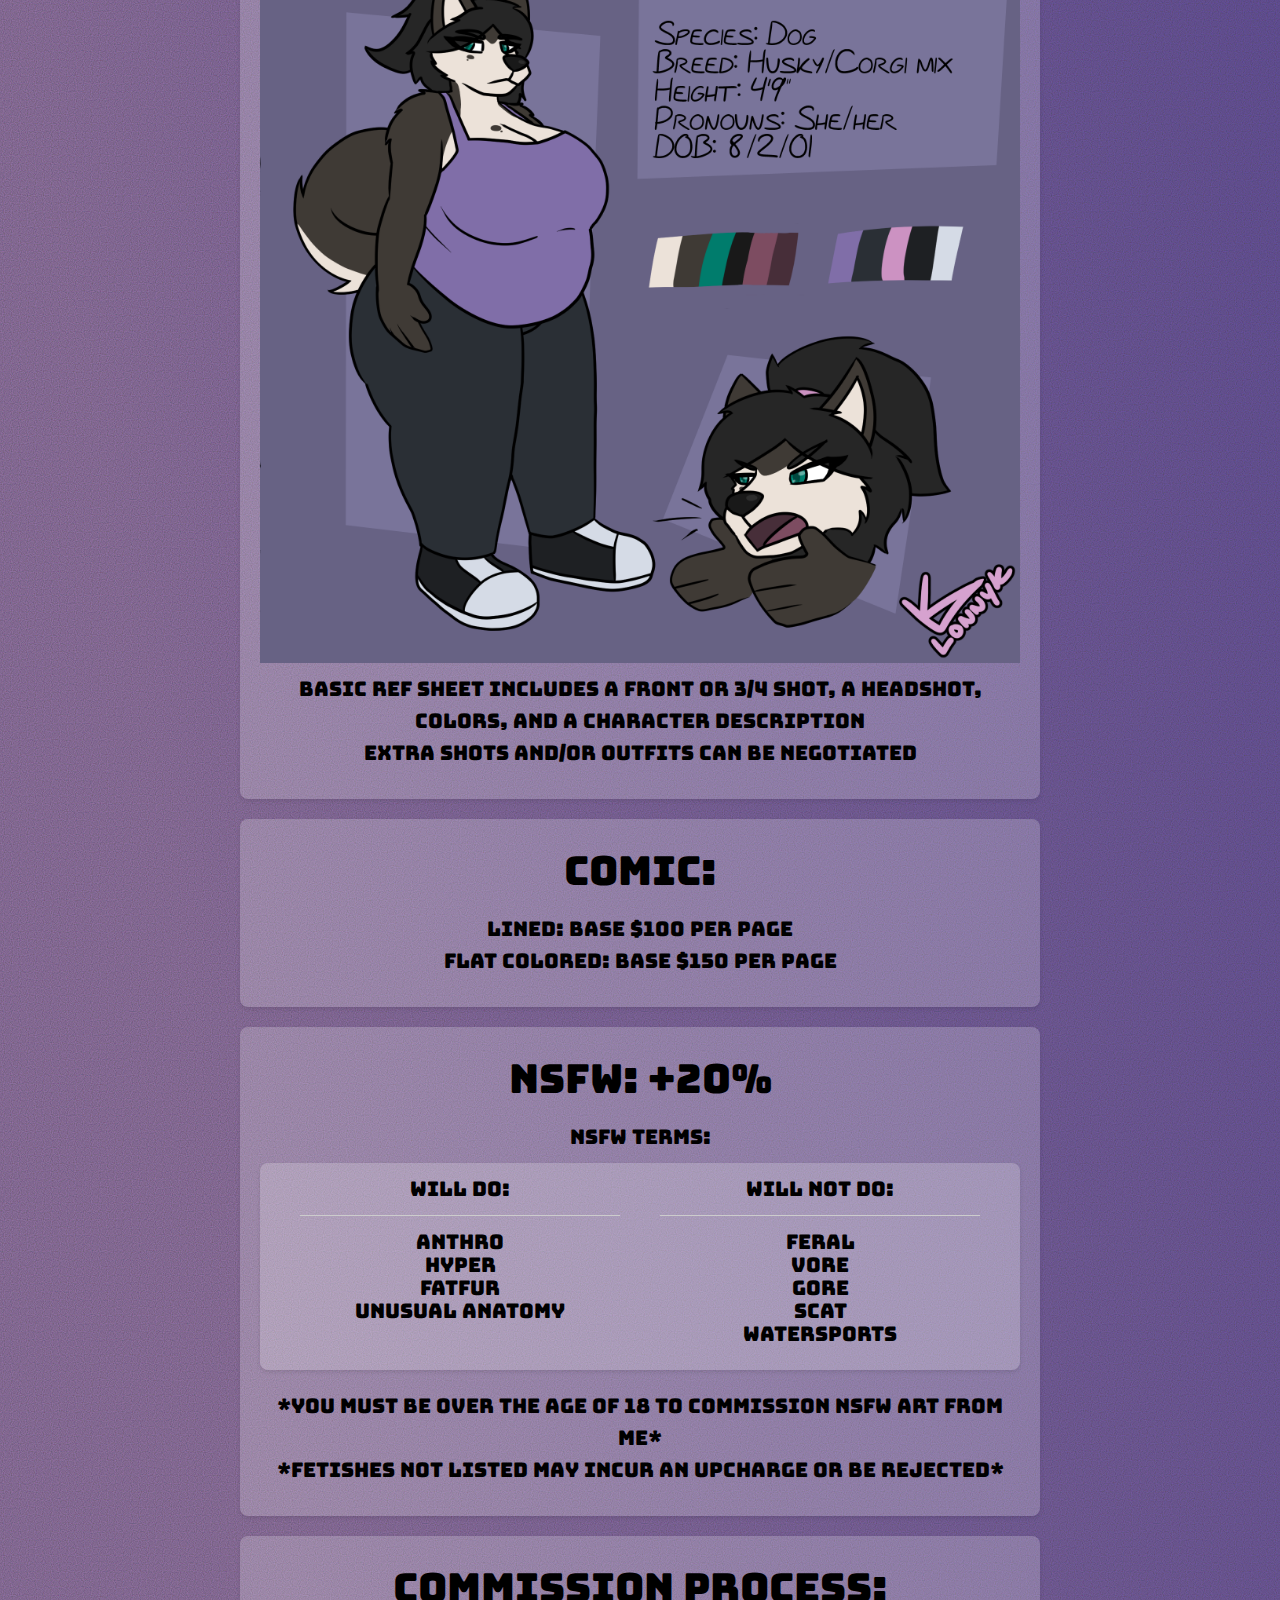
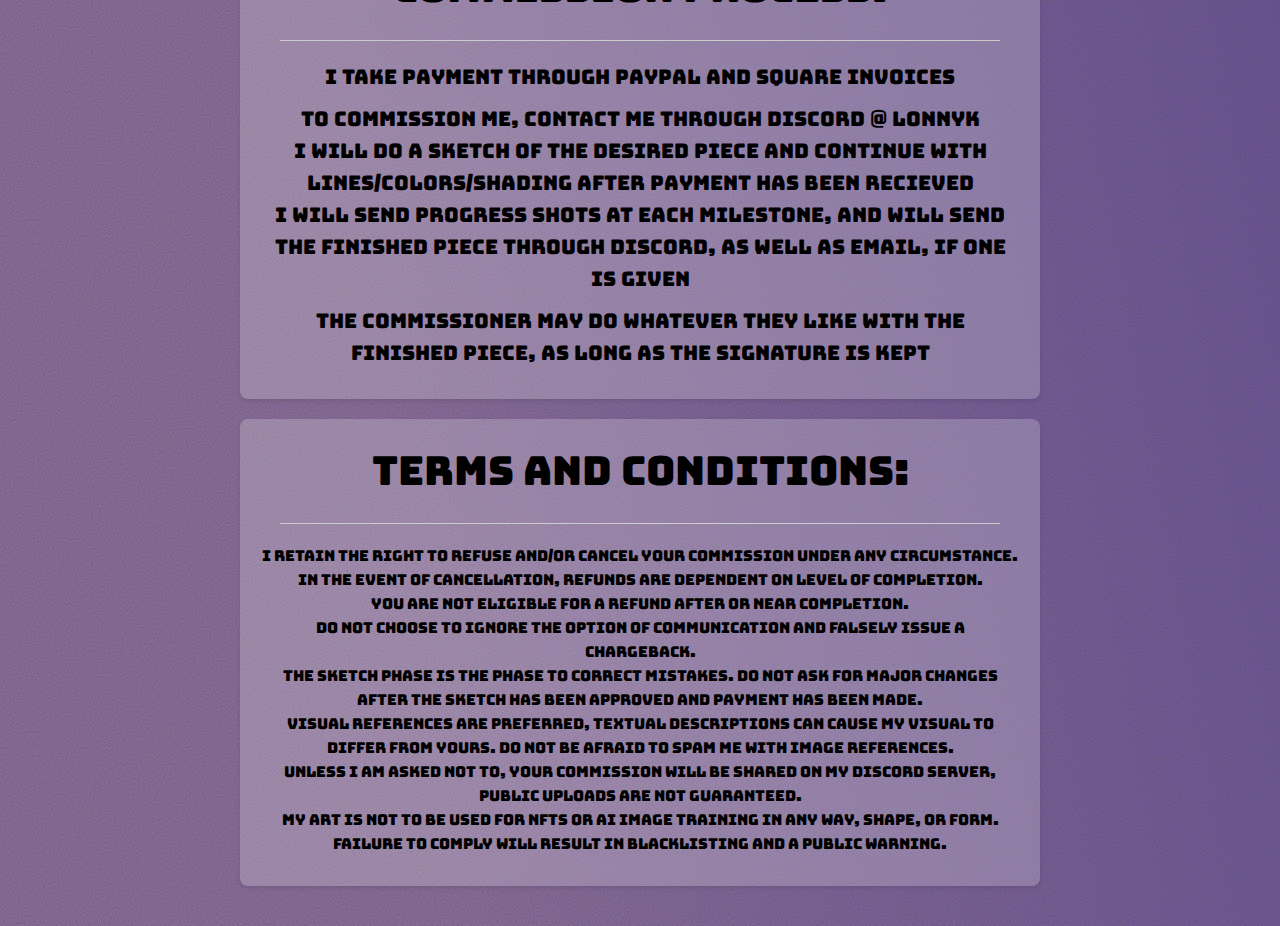
==== commit e7945b10: "Price/Tier Update" ====
--- a/comms.html
+++ b/comms.html
@@ -14,7 +14,7 @@
         <div class="container default">
             <h3>Character Illustration:</h3>
             <div class="image">
-                <img src="OffShoulderTop.png"/>
+                <img src="KaylaSweaterSelfieComb.png"/>
                 <p></p>
                 <img src="comm prices.png"/>
             </div>
